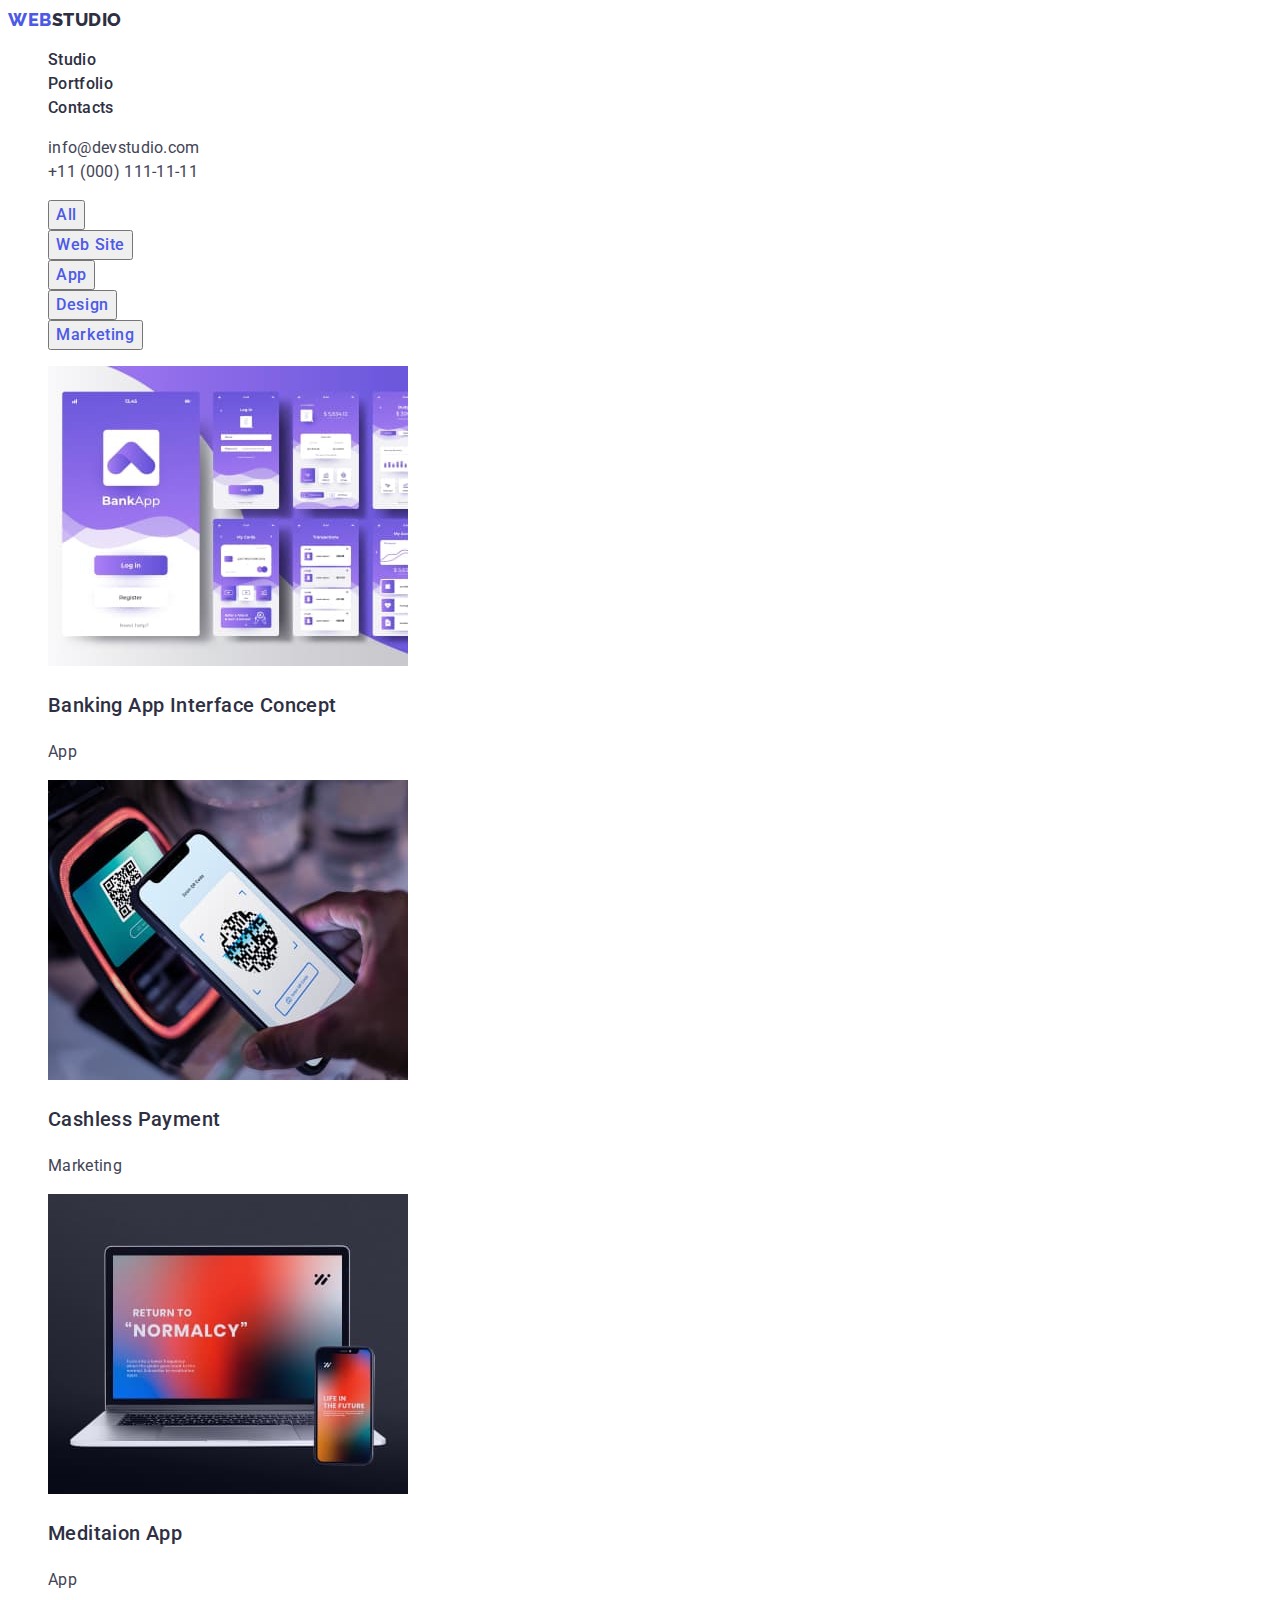
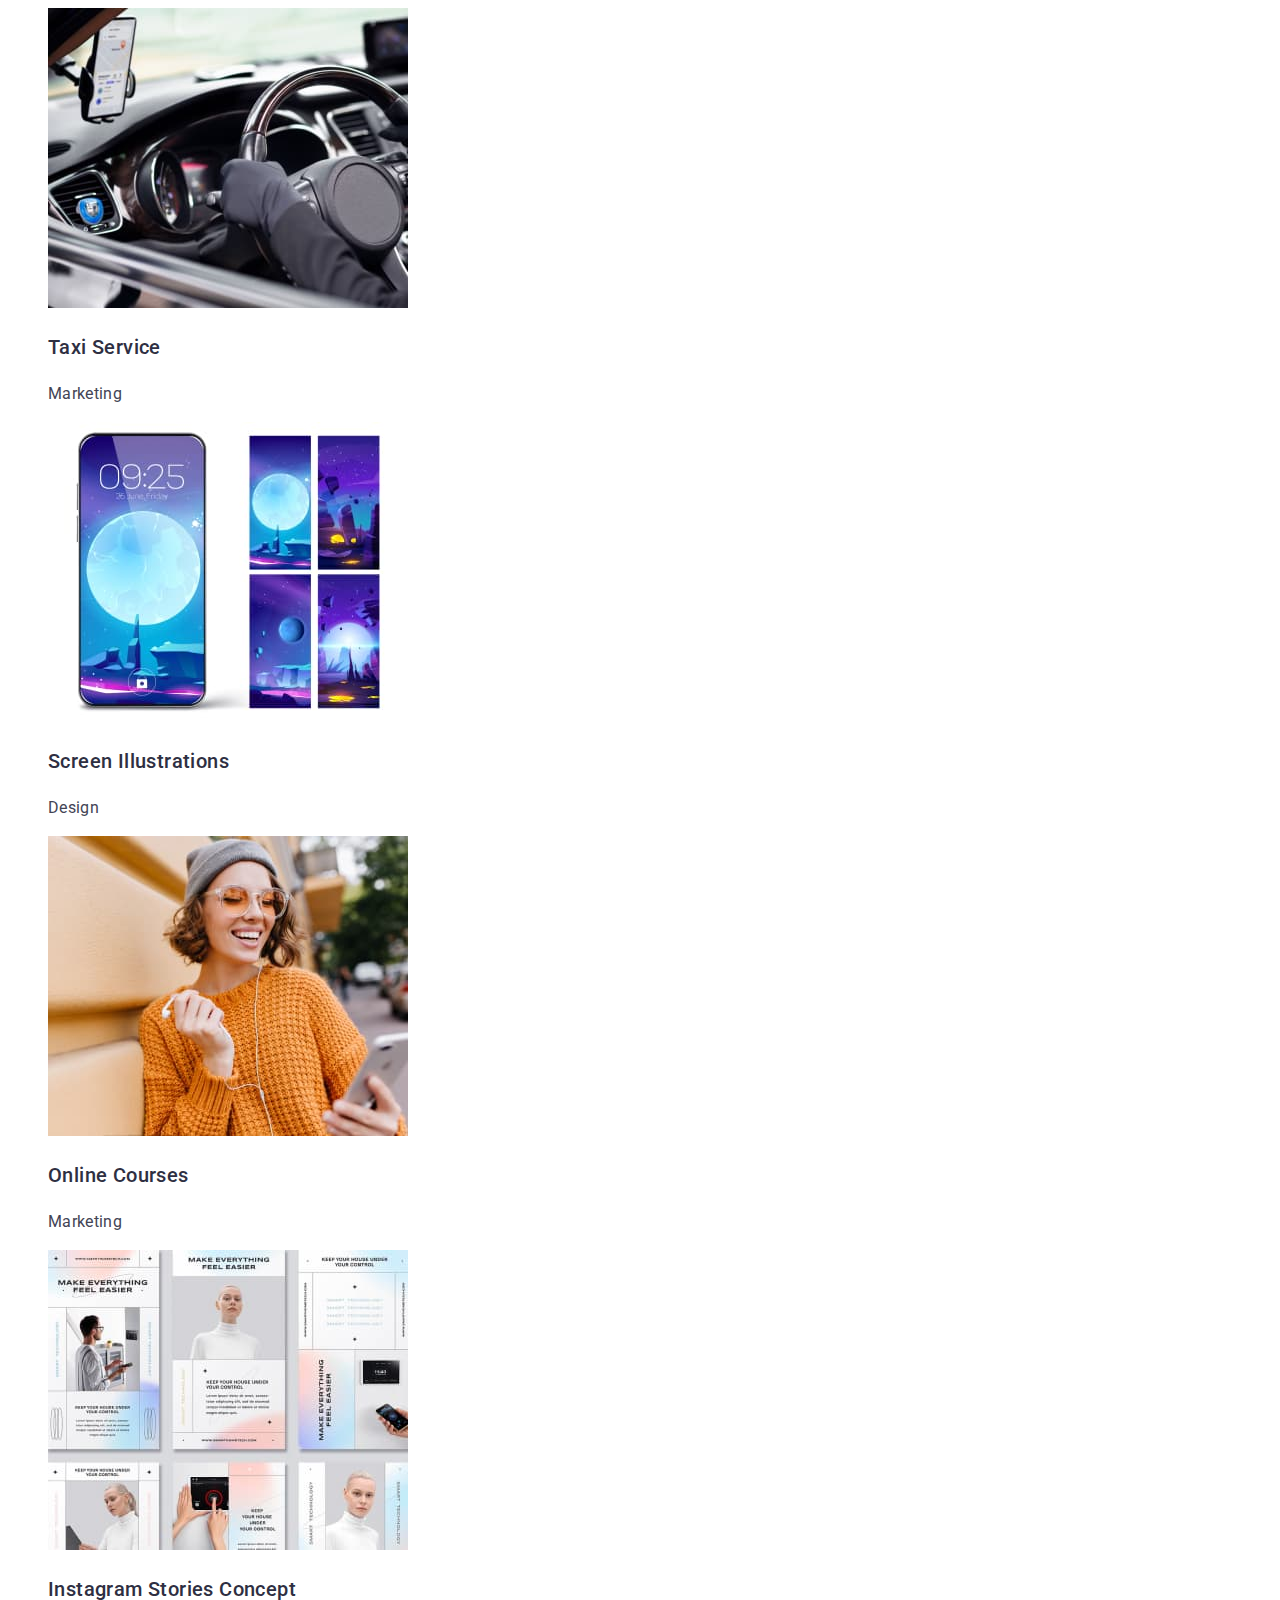
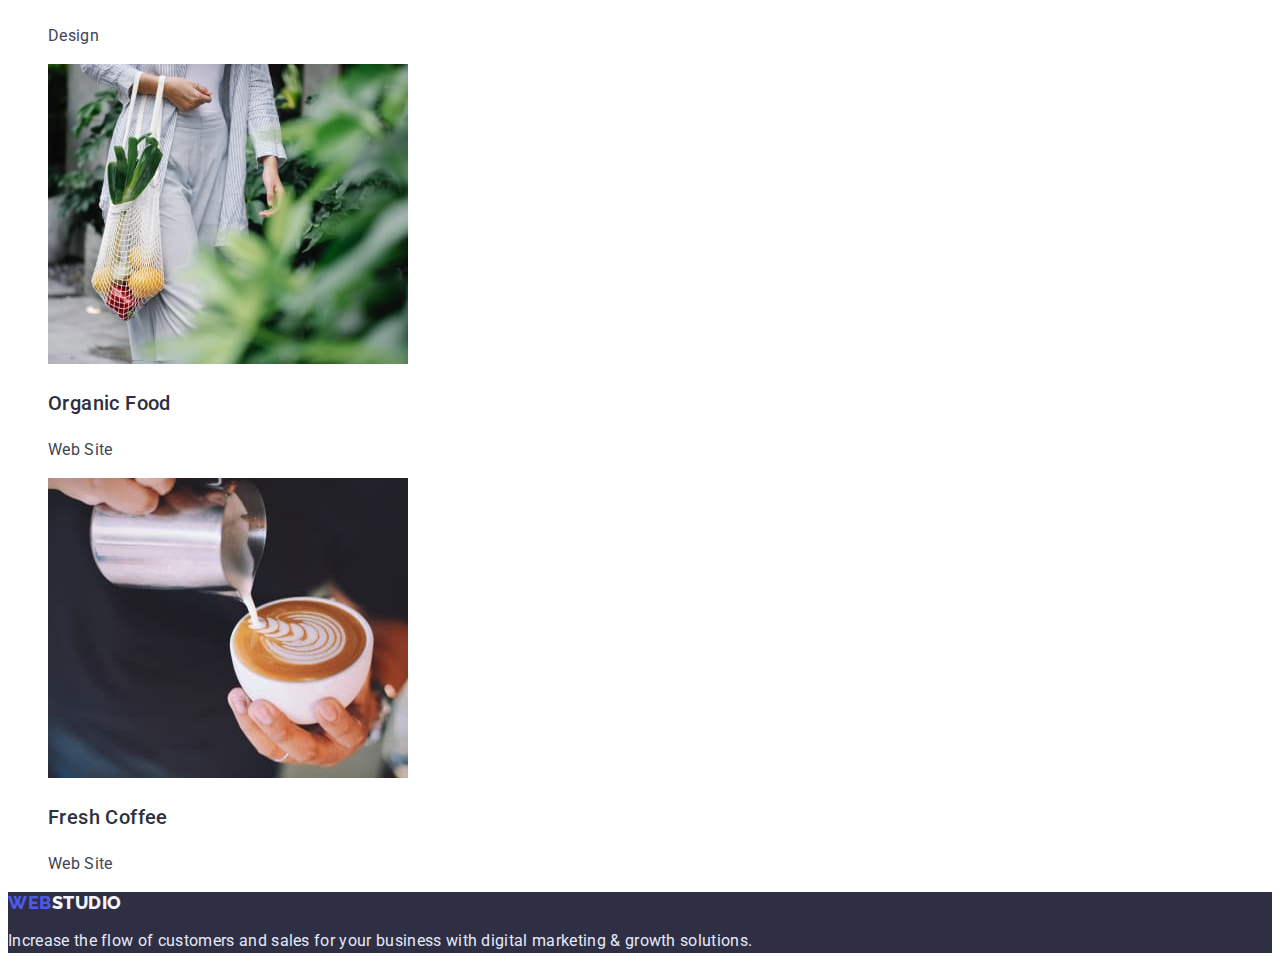
==== portfolio.html @ 9f13a818 "new" ====
<!DOCTYPE html>
<html lang="en">
  <head>
    <meta charset="UTF-8" />
    <meta http-equiv="X-UA-Compatible" content="IE=edge" />
    <meta name="viewport" content="width=device-width, initial-scale=1.0" />
    <title>Web Studio</title>
    <link rel="preconnect" href="https://fonts.googleapis.com" />
    <link rel="preconnect" href="https://fonts.gstatic.com" crossorigin />
    <link
      href="https://fonts.googleapis.com/css2?family=Raleway:wght@800&family=Roboto:wght@400;500;700;900&display=swap"
      rel="stylesheet"
    />
    <link rel="stylesheet" href="./css/styles.css" />
  </head>
  <body>
    <!--Site header-->
    <header class="header">
      <nav class="header-navigation">
        <a class="header-logo link" href="index.html"
          ><span class="header-logo-web">web</span
          ><span class="header-logo-studio">studio</span></a
        >
        <ul class="header-list list">
          <li class="header-item">
            <a class="header-link link" href="index.html">Studio</a>
          </li>
          <li class="header-item">
            <a class="header-link link" href="">Portfolio</a>
          </li>
          <li class="header-item">
            <a class="header-link link" href="">Contacts</a>
          </li>
        </ul>
      </nav>
      <ul class="contact-list list">
        <li class="contact-item">
          <a class="contact-mail link" href="mailto:info@devstudio.com"
            >info@devstudio.com</a
          >
        </li>
        <li class="contact-item">
          <a class="contact-tel link" href="tel:+110001111111"
            >+11 (000) 111-11-11</a
          >
        </li>
      </ul>
    </header>

    <main>
      <h1 class="visually-hidden">Portfolio</h1>

      <!--Porfolio menu-->
      <section class="portfolio">
        <h2 class="visually-hidden">Portfolio menu</h2>

        <ul class="portfolio-btn-list list">
          <li class="portfolio-btn-item">
            <button type="button" class="portfolio-btn">All</button>
          </li>
          <li class="portfolio-btn-item">
            <button type="button" class="portfolio-btn">Web Site</button>
          </li>
          <li class="portfolio-btn-item">
            <button type="button" class="portfolio-btn">App</button>
          </li>
          <li class="portfolio-btn-item">
            <button type="button" class="portfolio-btn">Design</button>
          </li>
          <li class="portfolio-btn-item">
            <button type="button" class="portfolio-btn">Marketing</button>
          </li>
        </ul>

        <!--Portfolio projects-->
        <ul class="portfolio-project-list list">
          <li class="portfolio-project-item">
            <img src="./images/project-1.jpg" alt="banking app" width="360" />
            <h3 class="portfolio-project-title">
              Banking App Interface Concept
            </h3>
            <p class="portfolio-project-info">App</p>
          </li>
          <li class="portfolio-project-item">
            <img
              src="./images/project-2.jpg"
              alt="cashless payment"
              width="360"
            />
            <h3 class="portfolio-project-title">Cashless Payment</h3>
            <p class="portfolio-project-info">Marketing</p>
          </li>
          <li class="portfolio-project-item">
            <img
              src="./images/project-3.jpg"
              alt="telephone next to notebook"
              width="360"
            />
            <h3 class="portfolio-project-title">Meditaion App</h3>
            <p class="portfolio-project-info">App</p>
          </li>
          <li class="portfolio-project-item">
            <img
              src="./images/project-4.jpg"
              alt="telephone in taxi"
              width="360"
            />
            <h3 class="portfolio-project-title">Taxi Service</h3>
            <p class="portfolio-project-info">Marketing</p>
          </li>
          <li class="portfolio-project-item">
            <img
              src="./images/project-5.jpg"
              alt="screen illustrations"
              width="360"
            />
            <h3 class="portfolio-project-title">Screen Illustrations</h3>
            <p class="portfolio-project-info">Design</p>
          </li>
          <li class="portfolio-project-item">
            <img
              src="./images/project-6.jpg"
              alt="girl with telephone"
              width="360"
            />
            <h3 class="portfolio-project-title">Online Courses</h3>
            <p class="portfolio-project-info">Marketing</p>
          </li>
          <li class="portfolio-project-item">
            <img src="./images/project-7.jpg" alt="instagram app" width="360" />
            <h3 class="portfolio-project-title">Instagram Stories Concept</h3>
            <p class="portfolio-project-info">Design</p>
          </li>
          <li class="portfolio-project-item">
            <img
              src="./images/project-8.jpg"
              alt="woman with bag"
              width="360"
            />
            <h3 class="portfolio-project-title">Organic Food</h3>
            <p class="portfolio-project-info">Web Site</p>
          </li>
          <li class="portfolio-project-item">
            <img src="./images/project-9.jpg" alt="cup of coffee" width="360" />
            <h3 class="portfolio-project-title">Fresh Coffee</h3>
            <p class="portfolio-project-info">Web Site</p>
          </li>
        </ul>
      </section>
    </main>

    <!--Site footer-->
    <footer class="footer">
      <a class="footer-logo link" href="index.html"
        ><span class="footer-logo-web">web</span
        ><span class="footer-logo-studio">studio</span></a
      >
      <p class="footer-text">
        Increase the flow of customers and sales for your business with digital
        marketing & growth solutions.
      </p>
    </footer>
  </body>
</html>
---- css/styles.css ----
:root {
  --main-text-color: #434455;
  --title-text-color: #2e2f42;
  --footer-text-color: #e7e9fc;
  --footer-studio-color: #f4f4fd;
  --accent-color: #4d5ae5;
  --primary-white-color: #ffffff;
  --first-background-color: #2e2f42;
  --second-background-color: #f4f4fd;
}

body {
  font-family: "Roboto", sans-serif;
  color: var(--title-text-color);
}

.list {
  list-style: none;
}

.link {
  text-decoration: none;
}

/*----------Header----------*/

.header {
  background-color: var(--primary-white-color);
}

.header-logo-web {
  font-family: "Raleway", sans-serif;
  font-weight: 800;
  font-size: 18px;
  line-height: 1.33;
  align-items: center;
  letter-spacing: 0.03em;
  text-transform: uppercase;
  color: var(--accent-color);
}

.header-logo-studio {
  font-family: "Raleway", sans-serif;
  font-weight: 800;
  font-size: 18px;
  line-height: 1.33;
  align-items: center;
  letter-spacing: 0.03em;
  text-transform: uppercase;
  color: var(--title-text-color);
}

.header-link {
  font-weight: 500;
  font-size: 16px;
  line-height: 1.5;
  letter-spacing: 0.02em;
  color: var(--title-text-color);
}

.header-link:hover,
.header-link:focus {
  color: var(--accent-color);
}

.contact-mail {
  font-size: 16px;
  line-height: 1.5;
  letter-spacing: 0.02em;
  color: var(--main-text-color);
}

.contact-mail:hover,
.contact-mail:focus {
  color: var(--accent-color);
}

.contact-tel {
  font-size: 16px;
  line-height: 1.5;
  letter-spacing: 0.02em;
  color: var(--main-text-color);
}

.contact-tel:hover,
.contact-tel:focus {
  color: var(--accent-color);
}

/*----------Hero----------*/

.hero {
  background-color: var(--first-background-color);
}

.hero-title {
  font-weight: 500;
  font-size: 56px;
  line-height: 1.07;
  text-align: center;
  letter-spacing: 0.02em;
  color: var(--primary-white-color);
}

.hero-btn {
  font-family: inherit;
  font-weight: 500;
  font-size: 16px;
  line-height: 1.19;
  letter-spacing: 0.04em;
  color: var(--primary-white-color);
  cursor: pointer;
}

.hero-btn:hover,
.hero-btn:focus {
  background: var(--accent-color);
}

/*----------Feature----------*/

.feature {
  background-color: var(--primary-white-color);
}

.visually-hidden {
  position: absolute;
  width: 1px;
  height: 1px;
  margin: -1px;
  border: 0;
  padding: 0;
  white-space: nowrap;
  clip-path: inset(100%);
  clip: rect(0 0 0 0);
  overflow: hidden;
}

.feature-title {
  font-weight: 500;
  font-size: 20px;
  line-height: 1.5;
  letter-spacing: 0.02em;
}

.feature-text {
  font-size: 16px;
  line-height: 1.5;
  letter-spacing: 0.02em;
  color: var(--main-text-color);
}

/*----------Service----------*/

.service {
  background-color: var(--primary-white-color);
}

.service-title {
  font-weight: 500;
  font-size: 36px;
  line-height: 1.11;
  text-align: center;
  letter-spacing: 0.02em;
  text-transform: capitalize;
}

/*----------Team----------*/

.team {
  background-color: var(--second-background-color);
}

.team-title {
  font-weight: 500;
  font-size: 36px;
  line-height: 1.11;
  text-align: center;
  letter-spacing: 0.02em;
  text-transform: capitalize;
}

.team-item {
  background-color: var(--primary-white-color);
}

.team-item-title {
  font-weight: 500;
  font-size: 20px;
  line-height: 1.5;
  letter-spacing: 0.02em;
}

.team-item-text {
  font-size: 16px;
  line-height: 1.5;
  letter-spacing: 0.02em;
  color: var(--main-text-color);
}

/*----------Portfolio----------*/

.portfolio {
  background-color: var(--primary-white-color);
}

.portfolio-btn {
  font-family: inherit;
  font-weight: 500;
  font-size: 16px;
  line-height: 1.5;
  display: flex;
  align-items: center;
  text-align: center;
  letter-spacing: 0.04em;
  color: var(--accent-color);
  cursor: pointer;
}

.portfolio-btn:hover,
.portfolio-btn:focus {
  background: var(--accent-color);
  color: var(--primary-white-color);
}

.portfolio-project-item {
  background-color: var(--primary-white-color);
}

.portfolio-project-title {
  font-weight: 500;
  font-size: 20px;
  line-height: 1.5;
  letter-spacing: 0.02em;
}

.portfolio-project-info {
  font-size: 16px;
  line-height: 1.5;
  letter-spacing: 0.02em;
  color: var(--main-text-color);
}

/*----------Footer----------*/

.footer {
  background-color: var(--first-background-color);
}

.footer-logo-web {
  font-family: "Raleway", sans-serif;
  font-weight: 800;
  font-size: 18px;
  line-height: 1.17;
  letter-spacing: 0.03em;
  text-transform: uppercase;
  color: var(--accent-color);
}

.footer-logo-studio {
  font-family: "Raleway", sans-serif;
  font-weight: 800;
  font-size: 18px;
  line-height: 1.17;
  letter-spacing: 0.03em;
  text-transform: uppercase;
  color: var(--footer-studio-color);
}

.footer-text {
  font-size: 16px;
  line-height: 1.5;
  letter-spacing: 0.02em;
  color: var(--footer-text-color);
}
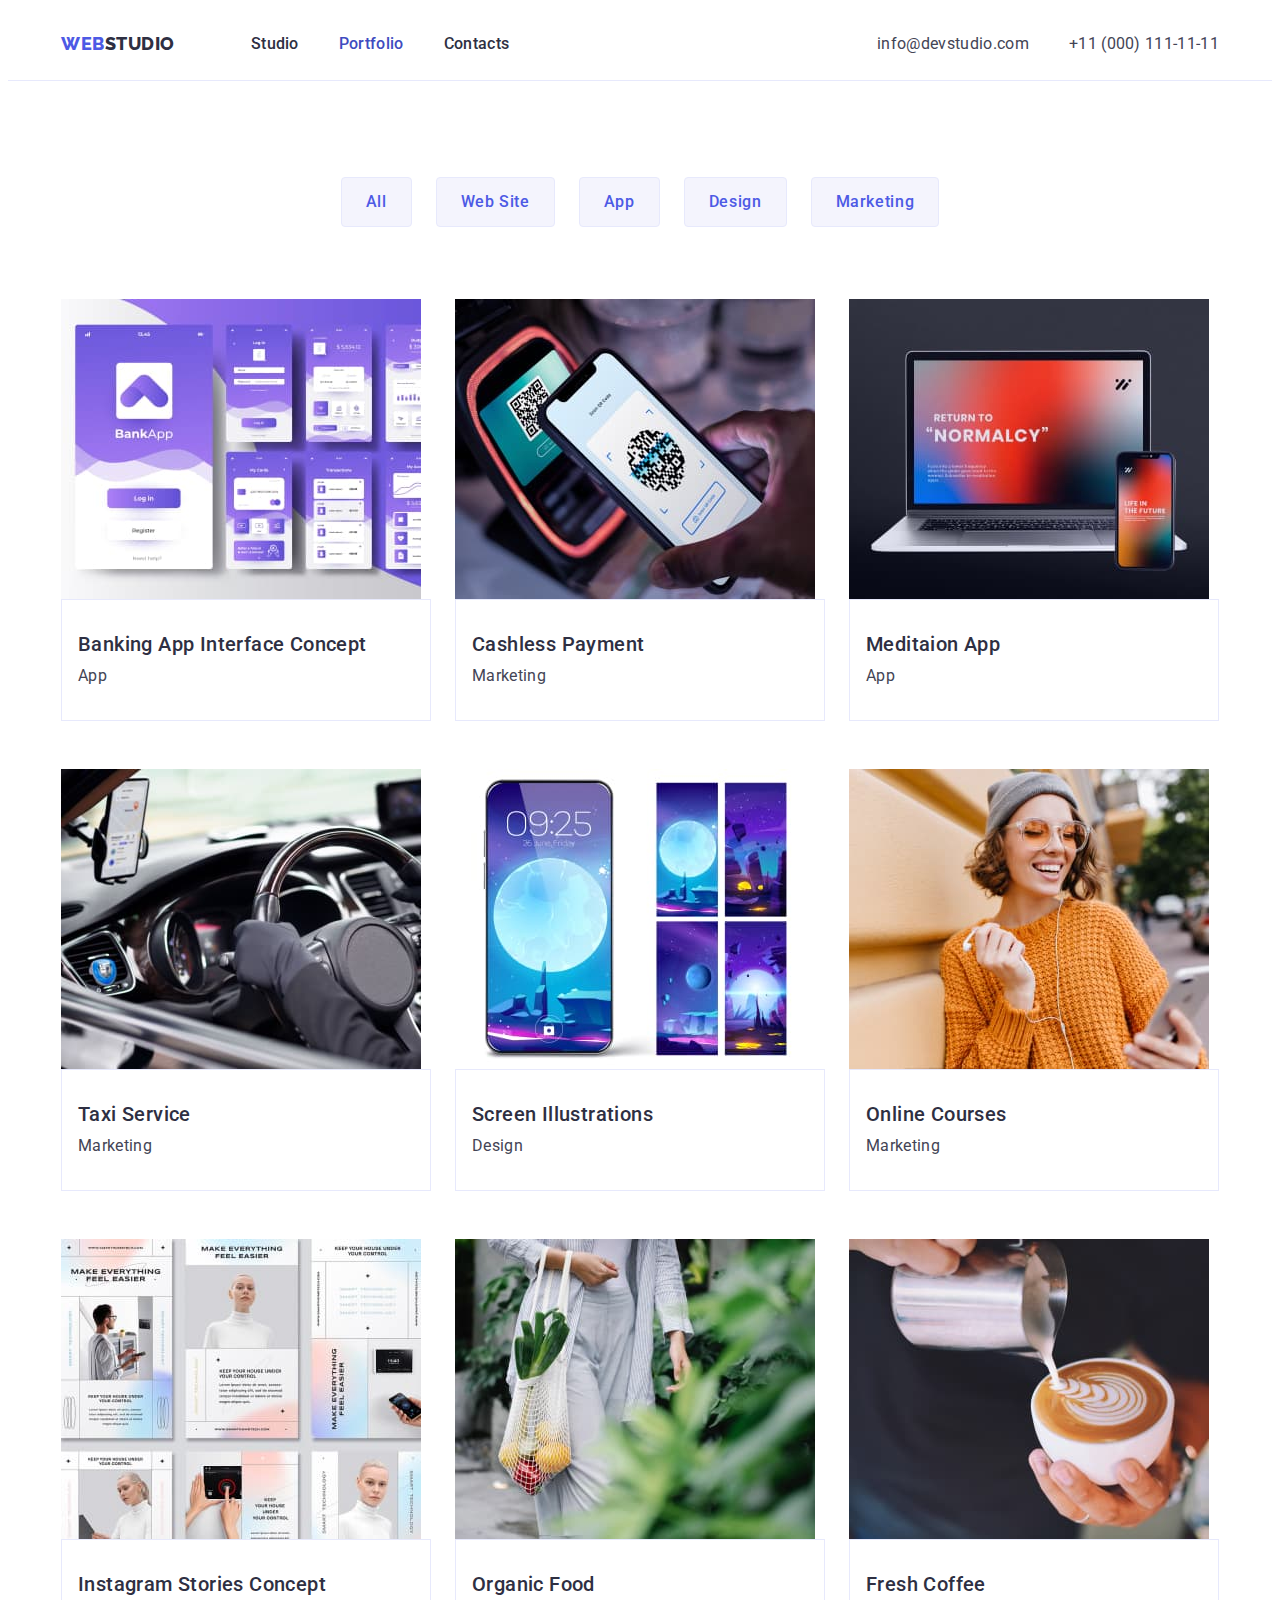
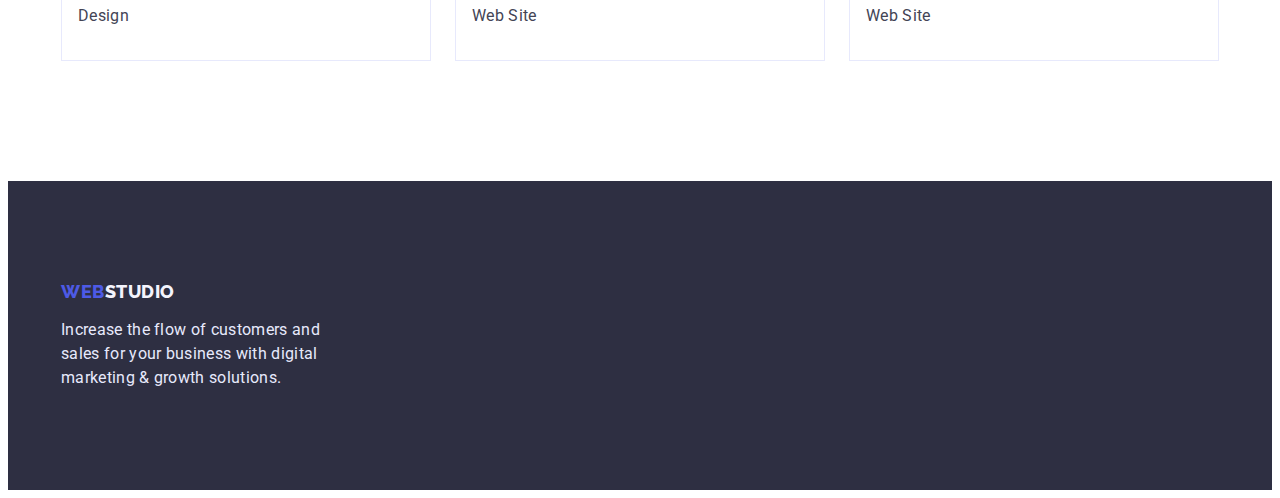
==== commit 323620c5: "update index.html file" ====
--- a/portfolio.html
+++ b/portfolio.html
@@ -11,40 +11,50 @@
       href="https://fonts.googleapis.com/css2?family=Raleway:wght@800&family=Roboto:wght@400;500;700;900&display=swap"
       rel="stylesheet"
     />
+    <link
+      rel="stylesheet"
+      href="https://cdnjs.cloudflare.com/ajax/libs/modern-normalize/1.1.0/modern-normalize.min.css"
+      integrity="sha512-wpPYUAdjBVSE4KJnH1VR1HeZfpl1ub8YT/NKx4PuQ5NmX2tKuGu6U/JRp5y+Y8XG2tV+wKQpNHVUX03MfMFn9Q=="
+      crossorigin="anonymous"
+      referrerpolicy="no-referrer"
+    />
     <link rel="stylesheet" href="./css/styles.css" />
   </head>
   <body>
     <!--Site header-->
     <header class="header">
-      <nav class="header-navigation">
-        <a class="header-logo link" href="index.html"
-          ><span class="header-logo-web">web</span
-          ><span class="header-logo-studio">studio</span></a
-        >
-        <ul class="header-list list">
-          <li class="header-item">
-            <a class="header-link link" href="index.html">Studio</a>
+      <div class="container">
+        <nav class="header-navigation">
+          <a class="header-logo link" href="index.html"
+            ><span class="header-logo-web">web</span
+            ><span class="header-logo-studio">studio</span></a
+          >
+          <ul class="header-list list">
+            <li class="header-item">
+              <a class="header-link link" href="index.html">Studio</a>
+            </li>
+            <li class="header-item">
+              <a class="header-link current link" href="">Portfolio</a>
+            </li>
+            <li class="header-item">
+              <a class="header-link link" href="">Contacts</a>
+            </li>
+          </ul>
+        </nav>
+
+        <ul class="contact-list list">
+          <li class="contact-item">
+            <a class="contact-mail link" href="mailto:info@devstudio.com"
+              >info@devstudio.com</a
+            >
           </li>
-          <li class="header-item">
-            <a class="header-link link" href="">Portfolio</a>
-          </li>
-          <li class="header-item">
-            <a class="header-link link" href="">Contacts</a>
+          <li class="contact-item">
+            <a class="contact-tel link" href="tel:+110001111111"
+              >+11 (000) 111-11-11</a
+            >
           </li>
         </ul>
-      </nav>
-      <ul class="contact-list list">
-        <li class="contact-item">
-          <a class="contact-mail link" href="mailto:info@devstudio.com"
-            >info@devstudio.com</a
-          >
-        </li>
-        <li class="contact-item">
-          <a class="contact-tel link" href="tel:+110001111111"
-            >+11 (000) 111-11-11</a
-          >
-        </li>
-      </ul>
+      </div>
     </header>
 
     <main>
@@ -52,113 +62,143 @@
 
       <!--Porfolio menu-->
       <section class="portfolio">
-        <h2 class="visually-hidden">Portfolio menu</h2>
-
-        <ul class="portfolio-btn-list list">
-          <li class="portfolio-btn-item">
-            <button type="button" class="portfolio-btn">All</button>
-          </li>
-          <li class="portfolio-btn-item">
-            <button type="button" class="portfolio-btn">Web Site</button>
-          </li>
-          <li class="portfolio-btn-item">
-            <button type="button" class="portfolio-btn">App</button>
-          </li>
-          <li class="portfolio-btn-item">
-            <button type="button" class="portfolio-btn">Design</button>
-          </li>
-          <li class="portfolio-btn-item">
-            <button type="button" class="portfolio-btn">Marketing</button>
-          </li>
-        </ul>
-
-        <!--Portfolio projects-->
-        <ul class="portfolio-project-list list">
-          <li class="portfolio-project-item">
-            <img src="./images/project-1.jpg" alt="banking app" width="360" />
-            <h3 class="portfolio-project-title">
-              Banking App Interface Concept
-            </h3>
-            <p class="portfolio-project-info">App</p>
-          </li>
-          <li class="portfolio-project-item">
-            <img
-              src="./images/project-2.jpg"
-              alt="cashless payment"
-              width="360"
-            />
-            <h3 class="portfolio-project-title">Cashless Payment</h3>
-            <p class="portfolio-project-info">Marketing</p>
-          </li>
-          <li class="portfolio-project-item">
-            <img
-              src="./images/project-3.jpg"
-              alt="telephone next to notebook"
-              width="360"
-            />
-            <h3 class="portfolio-project-title">Meditaion App</h3>
-            <p class="portfolio-project-info">App</p>
-          </li>
-          <li class="portfolio-project-item">
-            <img
-              src="./images/project-4.jpg"
-              alt="telephone in taxi"
-              width="360"
-            />
-            <h3 class="portfolio-project-title">Taxi Service</h3>
-            <p class="portfolio-project-info">Marketing</p>
-          </li>
-          <li class="portfolio-project-item">
-            <img
-              src="./images/project-5.jpg"
-              alt="screen illustrations"
-              width="360"
-            />
-            <h3 class="portfolio-project-title">Screen Illustrations</h3>
-            <p class="portfolio-project-info">Design</p>
-          </li>
-          <li class="portfolio-project-item">
-            <img
-              src="./images/project-6.jpg"
-              alt="girl with telephone"
-              width="360"
-            />
-            <h3 class="portfolio-project-title">Online Courses</h3>
-            <p class="portfolio-project-info">Marketing</p>
-          </li>
-          <li class="portfolio-project-item">
-            <img src="./images/project-7.jpg" alt="instagram app" width="360" />
-            <h3 class="portfolio-project-title">Instagram Stories Concept</h3>
-            <p class="portfolio-project-info">Design</p>
-          </li>
-          <li class="portfolio-project-item">
-            <img
-              src="./images/project-8.jpg"
-              alt="woman with bag"
-              width="360"
-            />
-            <h3 class="portfolio-project-title">Organic Food</h3>
-            <p class="portfolio-project-info">Web Site</p>
-          </li>
-          <li class="portfolio-project-item">
-            <img src="./images/project-9.jpg" alt="cup of coffee" width="360" />
-            <h3 class="portfolio-project-title">Fresh Coffee</h3>
-            <p class="portfolio-project-info">Web Site</p>
-          </li>
-        </ul>
+        <div class="container">
+          <h2 class="visually-hidden">Portfolio menu</h2>
+
+          <ul class="portfolio-btn-list list">
+            <li class="portfolio-btn-item">
+              <button type="button" class="portfolio-btn">All</button>
+            </li>
+            <li class="portfolio-btn-item">
+              <button type="button" class="portfolio-btn">Web Site</button>
+            </li>
+            <li class="portfolio-btn-item">
+              <button type="button" class="portfolio-btn">App</button>
+            </li>
+            <li class="portfolio-btn-item">
+              <button type="button" class="portfolio-btn">Design</button>
+            </li>
+            <li class="portfolio-btn-item">
+              <button type="button" class="portfolio-btn">Marketing</button>
+            </li>
+          </ul>
+
+          <!--Portfolio projects-->
+          <ul class="portfolio-project-list list">
+            <li class="portfolio-project-item">
+              <img src="./images/project-1.jpg" alt="banking app" width="360" />
+              <div class="project-name">
+                <h3 class="portfolio-project-title">
+                  Banking App Interface Concept
+                </h3>
+                <p class="portfolio-project-info">App</p>
+              </div>
+            </li>
+            <li class="portfolio-project-item">
+              <img
+                src="./images/project-2.jpg"
+                alt="cashless payment"
+                width="360"
+              />
+              <div class="project-name">
+              <h3 class="portfolio-project-title">Cashless Payment</h3>
+              <p class="portfolio-project-info">Marketing</p>
+              </div>
+            </li>
+            <li class="portfolio-project-item">
+              <img
+                src="./images/project-3.jpg"
+                alt="telephone next to notebook"
+                width="360"
+              />
+              <div class="project-name">
+              <h3 class="portfolio-project-title">Meditaion App</h3>
+              <p class="portfolio-project-info">App</p>
+              </div>
+            </li>
+            <li class="portfolio-project-item">
+              <img
+                src="./images/project-4.jpg"
+                alt="telephone in taxi"
+                width="360"
+              />
+              <div class="project-name">
+              <h3 class="portfolio-project-title">Taxi Service</h3>
+              <p class="portfolio-project-info">Marketing</p>
+
+            </li>
+            <li class="portfolio-project-item">
+              <img
+                src="./images/project-5.jpg"
+                alt="screen illustrations"
+                width="360"
+              />
+              <div class="project-name">
+              <h3 class="portfolio-project-title">Screen Illustrations</h3>
+              <p class="portfolio-project-info">Design</p>
+              </div>
+            </li>
+            <li class="portfolio-project-item">
+              <img
+                src="./images/project-6.jpg"
+                alt="girl with telephone"
+                width="360"
+              />
+              <div class="project-name">
+              <h3 class="portfolio-project-title">Online Courses</h3>
+              <p class="portfolio-project-info">Marketing</p>
+              </div>
+            </li>
+            <li class="portfolio-project-item">
+              <img
+                src="./images/project-7.jpg"
+                alt="instagram app"
+                width="360"
+              />
+              <div class="project-name">
+              <h3 class="portfolio-project-title">Instagram Stories Concept</h3>
+              <p class="portfolio-project-info">Design</p>
+              </div>
+            </li>
+            <li class="portfolio-project-item">
+              <img
+                src="./images/project-8.jpg"
+                alt="woman with bag"
+                width="360"
+              />
+              <div class="project-name">
+              <h3 class="portfolio-project-title">Organic Food</h3>
+              <p class="portfolio-project-info">Web Site</p>
+              </div>
+            </li>
+            <li class="portfolio-project-item">
+              <img
+                src="./images/project-9.jpg"
+                alt="cup of coffee"
+                width="360"
+              />
+              <div class="project-name">
+              <h3 class="portfolio-project-title">Fresh Coffee</h3>
+              <p class="portfolio-project-info">Web Site</p>
+              </div>
+            </li>
+          </ul>
+        </div>
       </section>
     </main>
 
     <!--Site footer-->
     <footer class="footer">
-      <a class="footer-logo link" href="index.html"
-        ><span class="footer-logo-web">web</span
-        ><span class="footer-logo-studio">studio</span></a
-      >
-      <p class="footer-text">
-        Increase the flow of customers and sales for your business with digital
-        marketing & growth solutions.
-      </p>
+      <div class="container">
+        <a class="footer-logo link" href="index.html"
+          ><span class="footer-logo-web">web</span
+          ><span class="footer-logo-studio">studio</span></a
+        >
+        <p class="footer-text">
+          Increase the flow of customers and sales for your business with
+          digital marketing & growth solutions.
+        </p>
+      </div>
     </footer>
   </body>
 </html>
--- a/css/styles.css
+++ b/css/styles.css
@@ -7,6 +7,31 @@
   --primary-white-color: #ffffff;
   --first-background-color: #2e2f42;
   --second-background-color: #f4f4fd;
+  --hover-color: #404bbf;
+  --border-color: #e7e9fc;
+  --btn-letter-spacing: 0.04em;
+}
+
+p,
+h1,
+h2,
+h3,
+h4,
+h5,
+h6 {
+  margin: 0;
+}
+
+ul,
+ol {
+  margin: 0;
+  padding-left: 0;
+}
+
+img {
+  display: block;
+  max-width: 100%;
+  height: auto;
 }
 
 body {
@@ -22,10 +47,28 @@
   text-decoration: none;
 }
 
+.container {
+  width: 1158px;
+  padding-left: 15px;
+  padding-right: 15px;
+  margin: 0 auto;
+}
+
 /*----------Header----------*/
 
 .header {
   background-color: var(--primary-white-color);
+  padding-top: 24px;
+  padding-bottom: 24px;
+  border-bottom: 1px solid var(--border-color);
+}
+
+.header > .container {
+  display: flex;
+}
+
+.header-navigation {
+  display: flex;
 }
 
 .header-logo-web {
@@ -48,6 +91,12 @@
   letter-spacing: 0.03em;
   text-transform: uppercase;
   color: var(--title-text-color);
+  margin-right: 76px;
+}
+
+.header-list {
+  display: flex;
+  gap: 40px;
 }
 
 .header-link {
@@ -60,7 +109,17 @@
 
 .header-link:hover,
 .header-link:focus {
-  color: var(--accent-color);
+  color: var(--hover-color);
+}
+
+.current {
+  color: var(--hover-color);
+}
+
+.contact-list {
+  display: flex;
+  margin-left: auto;
+  gap: 40px;
 }
 
 .contact-mail {
@@ -72,7 +131,7 @@
 
 .contact-mail:hover,
 .contact-mail:focus {
-  color: var(--accent-color);
+  color: var(--hover-color);
 }
 
 .contact-tel {
@@ -91,36 +150,51 @@
 
 .hero {
   background-color: var(--first-background-color);
+  text-align: center;
+  padding-top: 188px;
+  padding-bottom: 188px;
 }
 
 .hero-title {
   font-weight: 500;
   font-size: 56px;
   line-height: 1.07;
-  text-align: center;
   letter-spacing: 0.02em;
   color: var(--primary-white-color);
+  margin-right: auto;
+  margin-left: auto;
+  margin-bottom: 48px;
+  max-width: 494px;
 }
 
 .hero-btn {
+  display: inline-block;
   font-family: inherit;
   font-weight: 500;
   font-size: 16px;
-  line-height: 1.19;
-  letter-spacing: 0.04em;
+  line-height: 1.5;
+  letter-spacing: var(--btn-letter-spacing);
   color: var(--primary-white-color);
+  background-color: var(--accent-color);
   cursor: pointer;
+  min-width: 169px;
+  height: 56px;
+  box-shadow: 0px 4px 4px rgba(0, 0, 0, 0.15);
+  border-radius: 4px;
+  border: 1px solid transparent;
 }
 
 .hero-btn:hover,
 .hero-btn:focus {
-  background: var(--accent-color);
+  background-color: var(--hover-color);
 }
 
 /*----------Feature----------*/
 
 .feature {
   background-color: var(--primary-white-color);
+  padding-top: 120px;
+  padding-bottom: 120px;
 }
 
 .visually-hidden {
@@ -136,11 +210,21 @@
   overflow: hidden;
 }
 
+.feature-list {
+  display: flex;
+  gap: 24px;
+}
+
+.feature-list-item {
+  width: calc((100% - 72px) / 4);
+}
+
 .feature-title {
   font-weight: 500;
   font-size: 20px;
-  line-height: 1.5;
-  letter-spacing: 0.02em;
+  line-height: 1.2;
+  letter-spacing: 0.02em;
+  margin-bottom: 8px;
 }
 
 .feature-text {
@@ -148,12 +232,15 @@
   line-height: 1.5;
   letter-spacing: 0.02em;
   color: var(--main-text-color);
+  max-width: 264px;
 }
 
 /*----------Service----------*/
 
 .service {
   background-color: var(--primary-white-color);
+  padding-top: 0;
+  padding-bottom: 120px;
 }
 
 .service-title {
@@ -163,12 +250,24 @@
   text-align: center;
   letter-spacing: 0.02em;
   text-transform: capitalize;
+  margin-bottom: 72px;
+}
+
+.service-list {
+  display: flex;
+  gap: 24px;
+}
+
+.service-list-item {
+  width: calc((100% - 48px) / 3);
 }
 
 /*----------Team----------*/
 
 .team {
   background-color: var(--second-background-color);
+  padding-top: 120px;
+  padding-bottom: 120px;
 }
 
 .team-title {
@@ -178,23 +277,40 @@
   text-align: center;
   letter-spacing: 0.02em;
   text-transform: capitalize;
+  margin-bottom: 72px;
+}
+
+.team-list {
+  display: flex;
+  gap: 24px;
 }
 
 .team-item {
   background-color: var(--primary-white-color);
+  box-shadow: 0px 1px 6px rgba(46, 47, 66, 0.08),
+    0px 1px 1px rgba(46, 47, 66, 0.16), 0px 2px 1px rgba(46, 47, 66, 0.08);
+  border-radius: 0px 0px 4px 4px;
+  width: calc((100% - 72px) / 4);
+}
+
+.team-name {
+  padding: 32px 16px;
 }
 
 .team-item-title {
   font-weight: 500;
   font-size: 20px;
-  line-height: 1.5;
-  letter-spacing: 0.02em;
+  line-height: 1.2;
+  letter-spacing: 0.02em;
+  text-align: center;
+  margin-bottom: 8px;
 }
 
 .team-item-text {
   font-size: 16px;
   line-height: 1.5;
   letter-spacing: 0.02em;
+  text-align: center;
   color: var(--main-text-color);
 }
 
@@ -202,6 +318,15 @@
 
 .portfolio {
   background-color: var(--primary-white-color);
+  padding-top: 96px;
+  padding-bottom: 120px;
+}
+
+.portfolio-btn-list {
+  margin-bottom: 72px;
+  display: flex;
+  justify-content: center;
+  gap: 24px;
 }
 
 .portfolio-btn {
@@ -212,26 +337,46 @@
   display: flex;
   align-items: center;
   text-align: center;
-  letter-spacing: 0.04em;
+  letter-spacing: var(--btn-letter-spacing);
   color: var(--accent-color);
+  background-color: var(--second-background-color);
+  padding: 12px 24px;
+  border: 1px solid var(--border-color);
+  border-radius: 4px;
   cursor: pointer;
 }
 
 .portfolio-btn:hover,
 .portfolio-btn:focus {
-  background: var(--accent-color);
+  background: var(--hover-color);
   color: var(--primary-white-color);
 }
 
+.portfolio-project-list {
+  display: flex;
+  flex-wrap: wrap;
+  column-gap: 24px;
+  row-gap: 48px;
+}
+
 .portfolio-project-item {
   background-color: var(--primary-white-color);
+  width: calc((100% - 48px) / 3);
+}
+
+.project-name {
+  padding-top: 32px;
+  padding-bottom: 32px;
+  padding-left: 16px;
+  border: 1px solid var(--border-color);
 }
 
 .portfolio-project-title {
   font-weight: 500;
   font-size: 20px;
-  line-height: 1.5;
-  letter-spacing: 0.02em;
+  line-height: 1.2;
+  letter-spacing: 0.02em;
+  margin-bottom: 8px;
 }
 
 .portfolio-project-info {
@@ -245,6 +390,8 @@
 
 .footer {
   background-color: var(--first-background-color);
+  padding-top: 100px;
+  padding-bottom: 100px;
 }
 
 .footer-logo-web {
@@ -255,6 +402,8 @@
   letter-spacing: 0.03em;
   text-transform: uppercase;
   color: var(--accent-color);
+  display: inline-block;
+  margin-bottom: 16px;
 }
 
 .footer-logo-studio {
@@ -265,6 +414,7 @@
   letter-spacing: 0.03em;
   text-transform: uppercase;
   color: var(--footer-studio-color);
+  display: inline-block;
 }
 
 .footer-text {
@@ -272,4 +422,5 @@
   line-height: 1.5;
   letter-spacing: 0.02em;
   color: var(--footer-text-color);
-}
+  max-width: 264px;
+}
